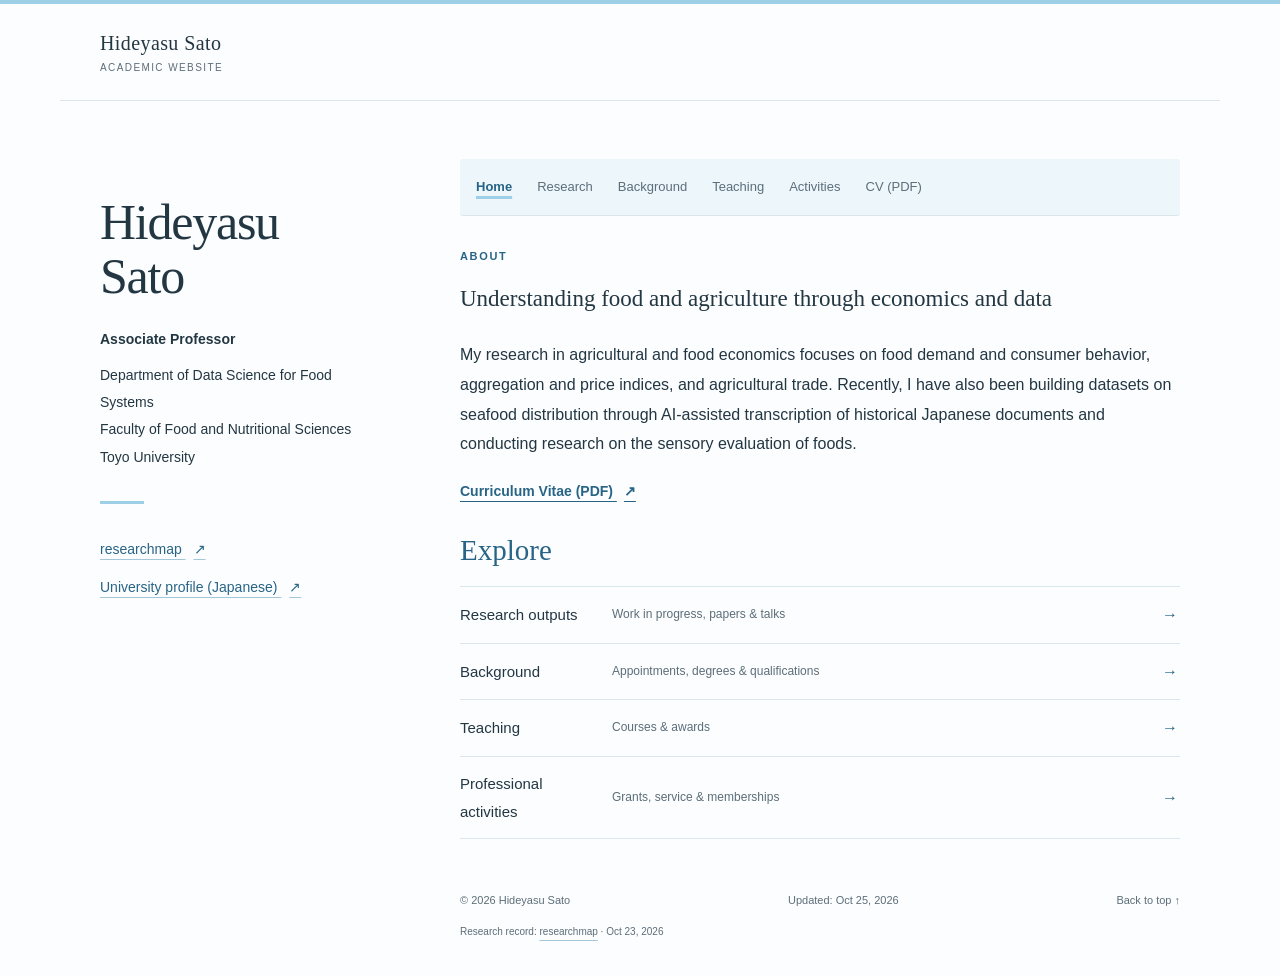
==== index.html @ 622a427a "Publish academic website" ====
<!doctype html>
<html lang="en">
<head>
  <meta charset="utf-8">
  <meta name="viewport" content="width=device-width, initial-scale=1">
  <meta name="description" content="Hideyasu Sato, Associate Professor at Toyo University. Research in agricultural economics, food demand, price indices, and sensory evaluation. Publications, CV, teaching, and professional activities.">
  <title>Hideyasu Sato | Toyo University</title>
  <link rel="stylesheet" href="styles.css">
</head>
<body class="home-page">
  <a class="skip-link" href="#main">Skip to content</a>
  <header class="site-header">
    <a class="wordmark" href="index.html">Hideyasu Sato<span>Academic website</span></a>
  </header>
  <div class="page-layout">
    <aside class="profile" aria-label="Profile">
      <h1>Hideyasu <br>Sato</h1>
      <p class="position">Associate Professor</p>
      <p class="affiliation">Department of Data Science for Food Systems<br>Faculty of Food and Nutritional Sciences<br>Toyo University</p>
      <div class="profile-rule"></div>
      <ul class="profile-links">
        <li><a class="text-link" href="https://researchmap.jp/utagecon/?lang=en">researchmap <span aria-hidden="true">↗</span></a></li>
        <li><a class="text-link" href="https://www.toyo.ac.jp/staff/20035.html">University profile (Japanese) <span aria-hidden="true">↗</span></a></li>
      </ul>
    </aside>
    <main id="main" tabindex="-1">
      <nav class="section-nav" aria-label="Site navigation"><a href="index.html" aria-current="page">Home</a><a href="publications.html">Research</a><a href="cv.html">Background</a><a href="teaching.html">Teaching</a><a href="activities.html">Activities</a><a href="output/pdf/Hideyasu_Sato_CV.pdf" type="application/pdf">CV (PDF)</a></nav>
      <section id="about" class="intro-section" aria-labelledby="about-title">
        <h2 id="about-title" class="eyebrow">About</h2>
        <p class="lead">Understanding food and agriculture through economics and data</p>
        <p id="research" data-rm-type="research_areas">My research in agricultural and food economics focuses on food demand and consumer behavior, aggregation and price indices, and agricultural trade. Recently, I have also been building datasets on seafood distribution through AI-assisted transcription of historical Japanese documents and conducting research on the sensory evaluation of foods.</p>
      </section>
<p class="cv-download"><a href="output/pdf/Hideyasu_Sato_CV.pdf" type="application/pdf">Curriculum Vitae (PDF) <span aria-hidden="true">↗</span></a></p>
<nav class="home-directory" aria-labelledby="directory-title"><h2 id="directory-title">Explore</h2><a href="publications.html"><span class="directory-label">Research outputs</span><span class="directory-description">Work in progress, papers &amp; talks</span><span class="directory-arrow" aria-hidden="true">→</span></a>
<a href="cv.html"><span class="directory-label">Background</span><span class="directory-description">Appointments, degrees &amp; qualifications</span><span class="directory-arrow" aria-hidden="true">→</span></a>
<a href="teaching.html"><span class="directory-label">Teaching</span><span class="directory-description">Courses &amp; awards</span><span class="directory-arrow" aria-hidden="true">→</span></a>
<a href="activities.html"><span class="directory-label">Professional activities</span><span class="directory-description">Grants, service &amp; memberships</span><span class="directory-arrow" aria-hidden="true">→</span></a></nav>
      <footer class="site-footer"><p>© 2026 Hideyasu Sato</p><p>Updated: Oct 25, 2026</p><a href="#main">Back to top ↑</a><p class="source-note">Research record: <a href="https://researchmap.jp/utagecon/?lang=en">researchmap</a> · Oct 23, 2026</p></footer>
    </main>
  </div>
</body>
</html>
---- styles.css ----
:root {
  color-scheme: light;
  --paper: #fcfdfe;
  --ink: #233743;
  --muted: #5c6e79;
  --accent: #286486;
  --sky: #9dcfe7;
  --sky-soft: #edf6fb;
  --underline: #a3c6d9;
  --line: #dbe7ef;
  --serif: "Yu Mincho", "Hiragino Mincho ProN", Georgia, serif;
  --sans: "Segoe UI", "Yu Gothic", "Hiragino Kaku Gothic ProN", Meiryo, sans-serif;
}
* { box-sizing: border-box; }
html { scroll-behavior: smooth; scroll-padding-top: 30px; }
body { margin: 0; border-top: 4px solid var(--sky); color: var(--ink); background: var(--paper); font-family: var(--sans); font-size: 16px; line-height: 1.85; -webkit-text-size-adjust: 100%; }
a { color: var(--accent); text-underline-offset: 5px; }
a:hover { text-decoration-thickness: 2px; }
a:focus-visible { outline: 2px solid var(--accent); outline-offset: 5px; border-radius: 2px; }
p { margin: 0 0 20px; }
.site-header { max-width: 1160px; margin: 0 auto; padding: 25px 40px; display: flex; align-items: center; justify-content: space-between; gap: 20px; border-bottom: 1px solid var(--line); }
.wordmark { font-family: Georgia, serif; color: var(--ink); text-decoration: none; font-size: 20px; letter-spacing: .02em; line-height: 1.4; }
.wordmark span { display: block; font-family: var(--sans); font-size: 10px; letter-spacing: .14em; text-transform: uppercase; color: var(--muted); margin-top: 4px; }
.page-layout { display: grid; grid-template-columns: 275px minmax(0, 1fr); gap: 85px; max-width: 1160px; padding: 58px 40px 0; margin: 0 auto; }
.profile { align-self: start; position: sticky; top: 40px; padding: 16px 0 40px; }
.eyebrow { margin-bottom: 14px; font-size: 11px; font-weight: 600; color: var(--accent); letter-spacing: .15em; text-transform: uppercase; }
h1 { margin: 20px 0 6px; font-family: var(--serif); font-weight: 500; font-size: 44px; letter-spacing: .05em; line-height: 1.3; }
html[lang="en"] h1 { font-family: Georgia, serif; font-size: 50px; letter-spacing: -.025em; line-height: 1.08; }
.profile h1 { margin-bottom: 24px; }
.position { font-size: 14px; font-weight: 600; margin-bottom: 9px; }
.affiliation { font-size: 14px; line-height: 1.95; }
.profile-rule { width: 44px; height: 3px; background: var(--sky); margin: 30px 0; }
.field { font-size: 15px; }
.field span { display: block; color: var(--muted); font-family: Georgia, serif; font-size: 15px; }
.degree { font-size: 13px; color: var(--muted); line-height: 1.7; }
.profile-links { list-style: none; margin: 0; padding: 0; }
.profile-links li + li { margin-top: 8px; }
.text-link { font-size: 14px; text-decoration: underline; text-decoration-color: var(--underline); }
.text-link span { margin-left: 8px; }
.draft-note { font-size: 11px; color: var(--muted); margin-top: 36px; letter-spacing: .04em; }
main { min-width: 0; }
.section-nav { display: flex; flex-wrap: wrap; gap: 10px 25px; padding: 12px 16px; background: var(--sky-soft); border-bottom: 1px solid var(--line); border-radius: 3px; font-size: 13px; }
.section-nav a { color: var(--muted); text-decoration: none; padding: 4px 0; }
.section-nav a:hover { color: var(--accent); text-decoration: underline; }
.section-nav a[aria-current="page"] { color: var(--accent); font-weight: 600; text-decoration: underline; text-decoration-color: var(--sky); text-decoration-thickness: 3px; }
section { padding: 36px 0 40px; border-bottom: 1px solid var(--line); }
.intro-section { padding-top: 42px; }
h2 { color: var(--accent); font-family: var(--serif); font-size: 25px; font-weight: 500; line-height: 1.5; margin: 0 0 24px; }
html[lang="en"] h2 { font-family: Georgia, serif; font-size: 29px; }
.lead { font-size: 20px; line-height: 1.95; font-weight: 500; margin-bottom: 22px; }
html[lang="en"] .lead { font-family: Georgia, serif; font-size: 23px; line-height: 1.65; font-weight: 400; }
.section-heading .eyebrow { margin-bottom: 5px; }
.section-heading h2 { margin-bottom: 20px; }
h3 { margin: 0; font-size: 16px; font-weight: 500; }
.muted { color: var(--muted); font-size: 14px; }
.subheading { font-weight: 600; font-size: 15px; margin: 30px 0 15px; }
.section-heading + .subheading { margin-top: 0; }
.entry-date { color: var(--accent); font-family: var(--sans); font-size: 12px; font-variant-numeric: tabular-nums; }
.entry-meta, .section-note { font-size: 13px; color: var(--muted); line-height: 1.8; }
.project-list { list-style: none; padding: 0; margin: 0; }
.project-list li { padding: 15px 0; border-top: 1px solid var(--line); }
.project-list li:last-child { padding-bottom: 0; }
.project-list h4 { font-size: 15px; font-weight: 500; margin: 5px 0 6px; }
.project-list p { margin: 0; }
.project-list a { color: var(--ink); text-decoration-color: var(--underline); }
.publication-list { list-style: none; margin: 0 0 24px; padding: 0; }
.publication-list li { padding: 23px 0; border-top: 1px solid var(--line); }
.publication-list li:first-child { border-top: 0; padding-top: 0; }
.publication-list h3 { font-family: Georgia, var(--serif); font-size: 17px; line-height: 1.6; font-weight: 500; overflow-wrap: anywhere; }
.publication-list h3 a { color: var(--ink); text-decoration-color: var(--underline); }
.paper-authors { margin: 9px 0 4px; font-size: 13px; color: var(--muted); line-height: 1.75; }
.paper-journal { font-size: 13px; margin: 9px 0 0; line-height: 1.8; }
.paper-authors + .paper-journal { margin-top: 4px; }
.paper-journal cite { font-size: 15px; font-weight: 700; font-style: italic; color: var(--ink); }
.link-row { display: flex; flex-wrap: wrap; gap: 10px 24px; }
.timeline { margin: 0; }
.timeline > div { display: grid; grid-template-columns: 165px minmax(0, 1fr); gap: 16px; padding: 14px 0; border-top: 1px solid var(--line); }
.timeline dt { color: var(--accent); font-size: 12px; font-variant-numeric: tabular-nums; }
.timeline dd { margin: 0; font-size: 14px; line-height: 1.85; }
.course-list, .membership-list { margin: 0; padding-left: 20px; font-size: 14px; }
.course-list li, .membership-list li { padding: 4px 0 4px 3px; }
.course-list li::marker, .membership-list li::marker { color: var(--accent); }
.source-note { flex-basis: 100%; font-size: 10px; }
.site-footer .source-note a { text-decoration: underline; text-decoration-color: var(--underline); }
.record-details { border-top: 1px solid var(--line); margin: 24px 0; }
.record-details summary { color: var(--accent); cursor: pointer; padding: 15px 0; font-size: 14px; line-height: 1.7; }
.record-details summary:hover { text-decoration: underline; text-underline-offset: 4px; }
.record-details summary:focus-visible { outline: 2px solid var(--accent); outline-offset: 3px; }
.details-content { padding: 10px 0 4px; }
.details-content .publication-list { margin-bottom: 0; }
.details-content .timeline > div:first-child { border-top: 0; }
.course-records { list-style: none; padding: 0; }
.course-records li { padding: 12px 0; border-bottom: 1px solid var(--line); }
.course-records li:last-child { border-bottom: 0; }
.course-name, .course-records .entry-meta { display: block; }
.course-records .entry-meta { margin-top: 3px; font-size: 11px; }
.event-list { list-style: none; padding: 0; margin: 0; }
.event-list li { padding: 16px 0; border-top: 1px solid var(--line); }
.event-list li:first-child { border-top: 0; padding-top: 0; }
.event-list h4 { font-size: 15px; font-weight: 500; margin: 6px 0; overflow-wrap: anywhere; }
.event-list h4 a { color: var(--ink); }
.event-list p { margin: 0; }
.degree-record { color: var(--muted); font-size: 13px; margin-top: 20px; }
.home-page .intro-section { padding: 30px 0 12px; border-bottom: 0; }
.home-page .intro-section h2.eyebrow { font-family: var(--sans); font-size: 11px; font-weight: 600; line-height: 1.85; margin: 0 0 14px; }
.home-page .lead { font-size: 22px; }
.home-directory { margin: 10px 0 24px; }
.home-directory h2 { font-size: 18px; margin-bottom: 14px; }
.home-directory > a { display: grid; grid-template-columns: 140px minmax(0, 1fr) 18px; align-items: center; gap: 12px; border-bottom: 1px solid var(--line); padding: 13px 0; color: var(--ink); text-decoration: none; }
.home-directory > a:first-of-type { border-top: 1px solid var(--line); }
.home-directory > a:hover { background: var(--sky-soft); }
.home-directory > a:hover .directory-label { color: var(--accent); text-decoration: underline; text-underline-offset: 4px; }
.directory-label { font-size: 15px; }
.directory-description { font-size: 12px; line-height: 1.6; color: var(--muted); }
.directory-arrow { color: var(--accent); }
.back-home { font-size: 13px; padding: 24px 0 0; margin-bottom: 0; }
.cv-download { margin: 8px 0 24px; font-size: 14px; }
.cv-download a { font-weight: 600; }
.cv-download span { margin-left: 7px; }
#work-in-progress .work-in-progress-list { margin: 24px 0 0; }
#work-in-progress .paper-authors { margin-bottom: 0; }
#work-in-progress .entry-meta { margin: 9px 0 0; }
#work-in-progress .section-heading h2 { margin-bottom: 0; }
@media (max-width: 900px) {
  .home-directory > a { grid-template-columns: minmax(0, 1fr) 18px; gap: 3px 12px; }
  .directory-description { grid-column: 1; }
  .directory-arrow { grid-column: 2; grid-row: 1 / 3; }
}
section > :last-child { margin-bottom: 0; }
.site-footer { display: flex; justify-content: space-between; flex-wrap: wrap; gap: 12px; padding: 27px 0 35px; font-size: 11px; color: var(--muted); }
.site-footer p { margin: 0; }
.site-footer a { color: var(--muted); text-decoration: none; }
.skip-link { position: absolute; top: -100px; left: 20px; z-index: 10; background: var(--paper); padding: 10px 20px; }
.skip-link:focus { top: 10px; }
@media (max-width: 900px) {
  .page-layout { grid-template-columns: 230px minmax(0, 1fr); gap: 40px; padding: 36px 28px 0; }
  .site-header { padding: 22px 28px; }
  .section-nav { gap: 8px 18px; }
  h1 { font-size: 38px; }
  .timeline > div { grid-template-columns: 1fr; gap: 3px; }
}
@media (max-width: 650px) {
  .site-header { padding: 20px 24px; }
  .wordmark { font-size: 18px; }
  .page-layout { display: block; padding: 28px 24px 0; }
  .profile { position: static; padding: 5px 0 32px; }
  h1 { font-size: 40px; margin-top: 12px; }
  html[lang="en"] h1 { font-size: 43px; }
  html[lang="en"] h1 br { display: none; }
  .profile-rule { margin: 23px 0; }
  .draft-note { margin-top: 20px; margin-bottom: 0; }
  .section-nav { padding: 12px 14px; }
  section { padding: 30px 0; }
  .lead { font-size: 18px; }
  html[lang="en"] .lead { font-size: 21px; }
  h2 { font-size: 24px; }
}
@media (prefers-reduced-motion: reduce) { html { scroll-behavior: auto; } }
@media print {
  body { border-top: 0; background: white; color: black; font-size: 11pt; }
  .site-header, .section-nav, .draft-note, .skip-link, .site-footer a { display: none; }
  .page-layout { display: block; padding: 0; }
  .profile { position: static; padding-bottom: 20px; }
  section { padding: 18px 0; break-inside: avoid; }
}
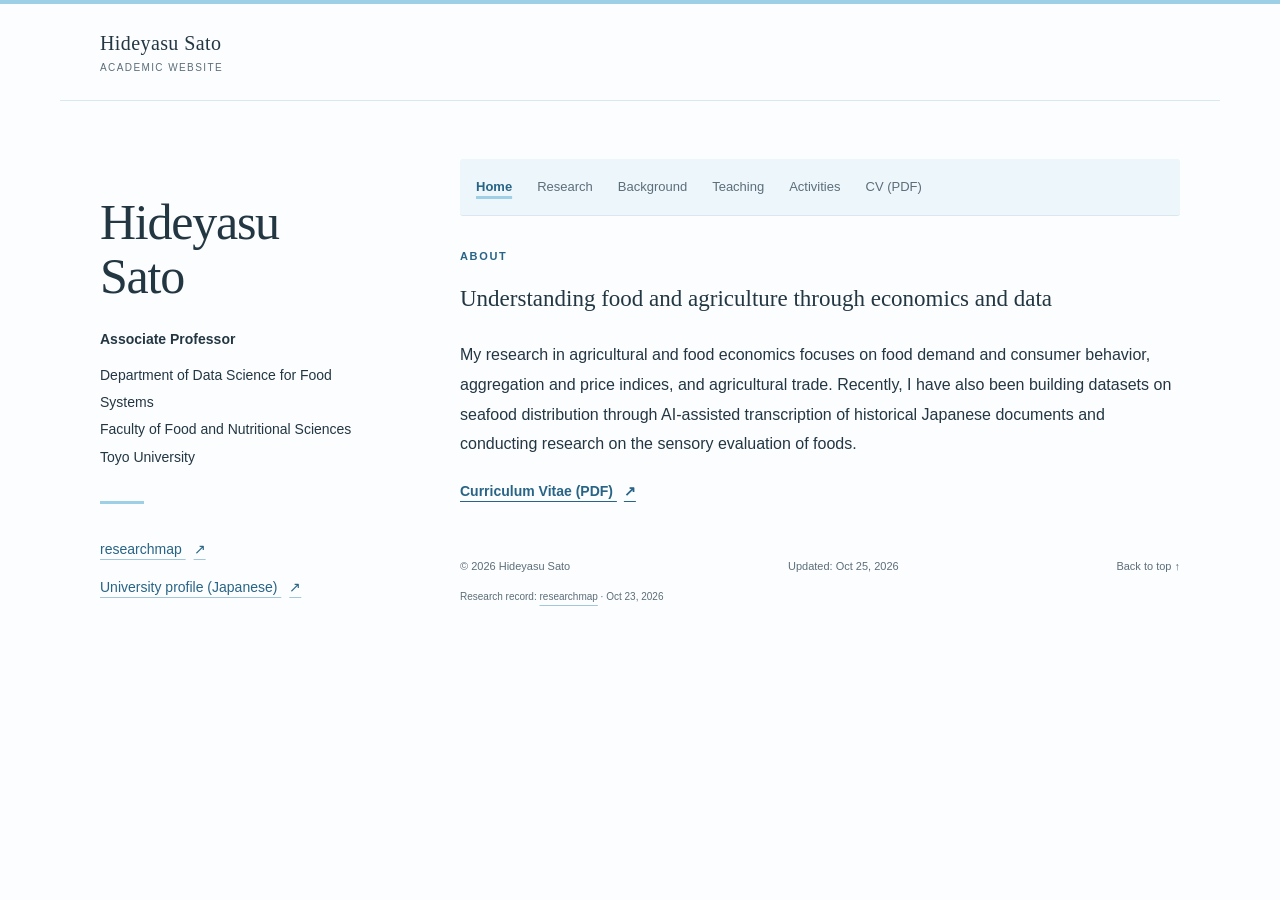
==== commit c4f7520e: "Remove Explore directory from homepage" ====
--- a/index.html
+++ b/index.html
@@ -31,10 +31,6 @@
         <p id="research" data-rm-type="research_areas">My research in agricultural and food economics focuses on food demand and consumer behavior, aggregation and price indices, and agricultural trade. Recently, I have also been building datasets on seafood distribution through AI-assisted transcription of historical Japanese documents and conducting research on the sensory evaluation of foods.</p>
       </section>
 <p class="cv-download"><a href="output/pdf/Hideyasu_Sato_CV.pdf" type="application/pdf">Curriculum Vitae (PDF) <span aria-hidden="true">↗</span></a></p>
-<nav class="home-directory" aria-labelledby="directory-title"><h2 id="directory-title">Explore</h2><a href="publications.html"><span class="directory-label">Research outputs</span><span class="directory-description">Work in progress, papers &amp; talks</span><span class="directory-arrow" aria-hidden="true">→</span></a>
-<a href="cv.html"><span class="directory-label">Background</span><span class="directory-description">Appointments, degrees &amp; qualifications</span><span class="directory-arrow" aria-hidden="true">→</span></a>
-<a href="teaching.html"><span class="directory-label">Teaching</span><span class="directory-description">Courses &amp; awards</span><span class="directory-arrow" aria-hidden="true">→</span></a>
-<a href="activities.html"><span class="directory-label">Professional activities</span><span class="directory-description">Grants, service &amp; memberships</span><span class="directory-arrow" aria-hidden="true">→</span></a></nav>
       <footer class="site-footer"><p>© 2026 Hideyasu Sato</p><p>Updated: Oct 25, 2026</p><a href="#main">Back to top ↑</a><p class="source-note">Research record: <a href="https://researchmap.jp/utagecon/?lang=en">researchmap</a> · Oct 23, 2026</p></footer>
     </main>
   </div>
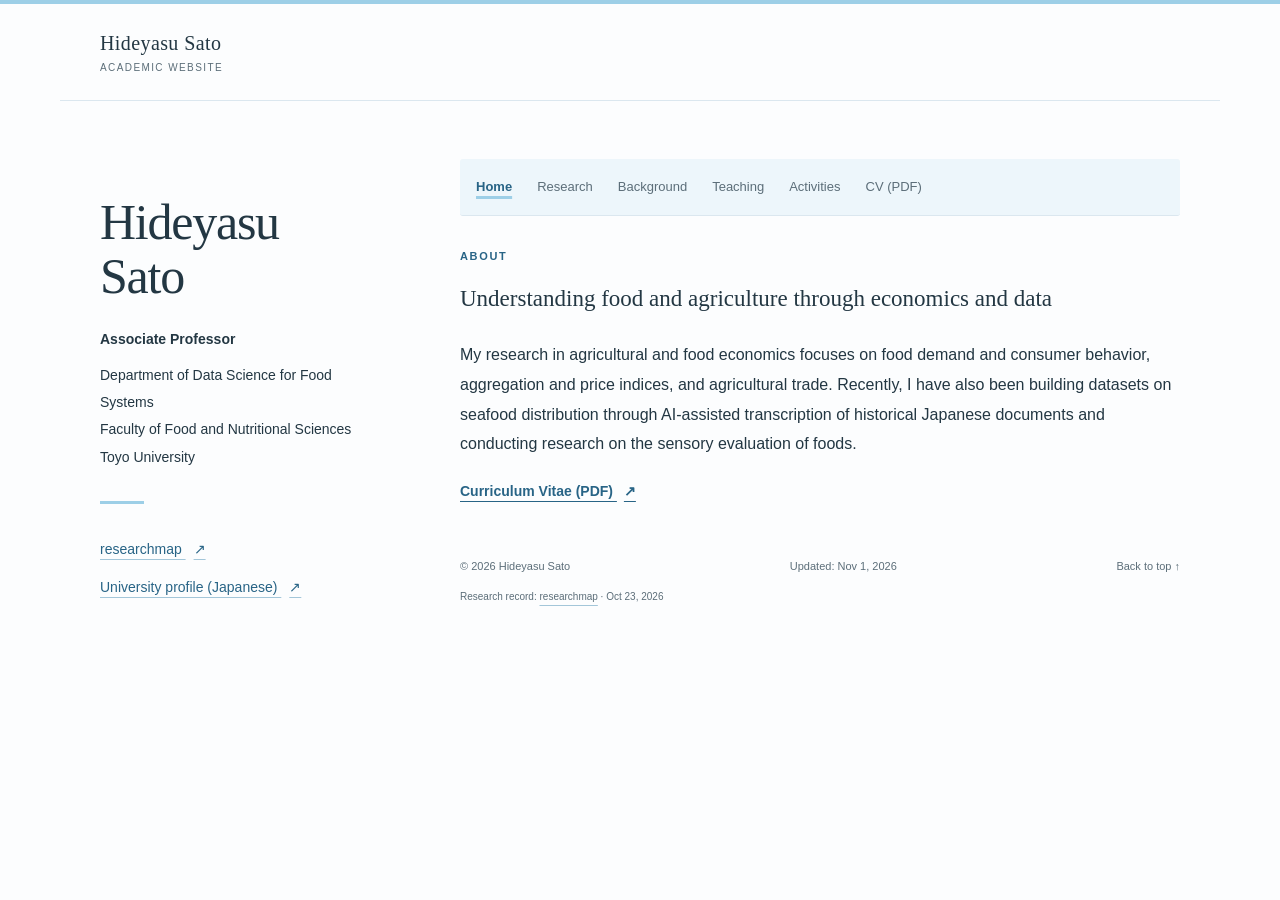
==== commit d5c53022: "Add October 30 ASAE oral presentation and update presentation status" ====
--- a/index.html
+++ b/index.html
@@ -31,7 +31,7 @@
         <p id="research" data-rm-type="research_areas">My research in agricultural and food economics focuses on food demand and consumer behavior, aggregation and price indices, and agricultural trade. Recently, I have also been building datasets on seafood distribution through AI-assisted transcription of historical Japanese documents and conducting research on the sensory evaluation of foods.</p>
       </section>
 <p class="cv-download"><a href="output/pdf/Hideyasu_Sato_CV.pdf" type="application/pdf">Curriculum Vitae (PDF) <span aria-hidden="true">↗</span></a></p>
-      <footer class="site-footer"><p>© 2026 Hideyasu Sato</p><p>Updated: Oct 25, 2026</p><a href="#main">Back to top ↑</a><p class="source-note">Research record: <a href="https://researchmap.jp/utagecon/?lang=en">researchmap</a> · Oct 23, 2026</p></footer>
+      <footer class="site-footer"><p>© 2026 Hideyasu Sato</p><p>Updated: Nov 1, 2026</p><a href="#main">Back to top ↑</a><p class="source-note">Research record: <a href="https://researchmap.jp/utagecon/?lang=en">researchmap</a> · Oct 23, 2026</p></footer>
     </main>
   </div>
 </body>
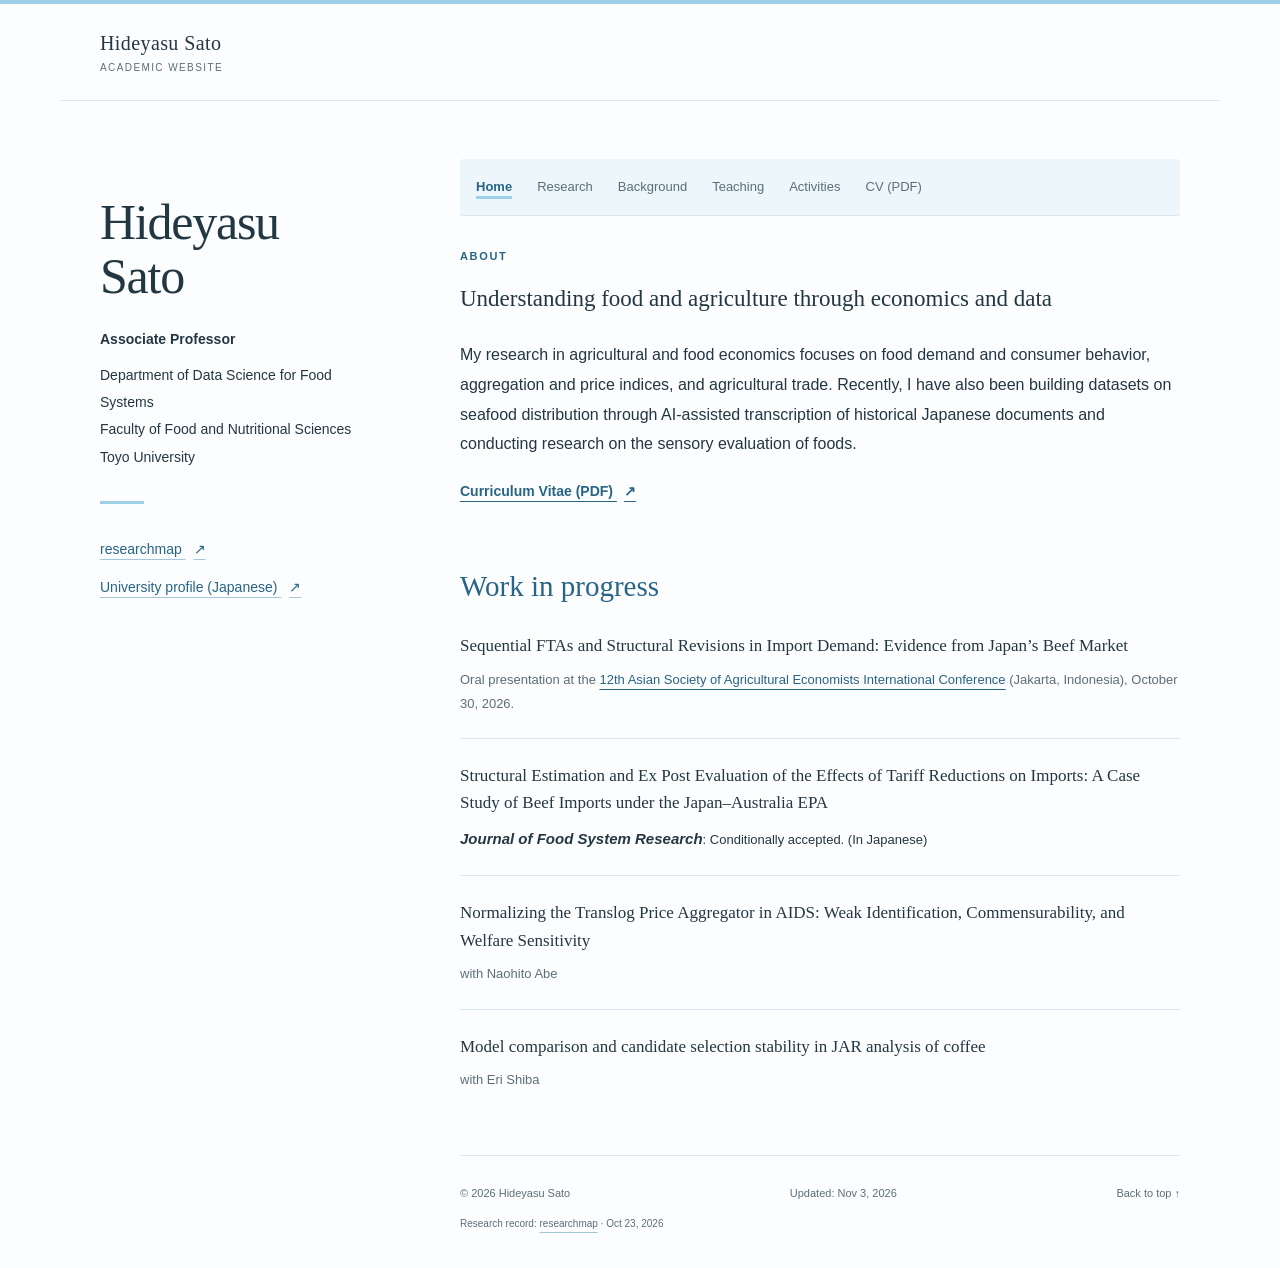
==== commit e9a81523: "Move work in progress to the home page" ====
--- a/index.html
+++ b/index.html
@@ -31,7 +31,16 @@
         <p id="research" data-rm-type="research_areas">My research in agricultural and food economics focuses on food demand and consumer behavior, aggregation and price indices, and agricultural trade. Recently, I have also been building datasets on seafood distribution through AI-assisted transcription of historical Japanese documents and conducting research on the sensory evaluation of foods.</p>
       </section>
 <p class="cv-download"><a href="output/pdf/Hideyasu_Sato_CV.pdf" type="application/pdf">Curriculum Vitae (PDF) <span aria-hidden="true">↗</span></a></p>
-      <footer class="site-footer"><p>© 2026 Hideyasu Sato</p><p>Updated: Nov 1, 2026</p><a href="#main">Back to top ↑</a><p class="source-note">Research record: <a href="https://researchmap.jp/utagecon/?lang=en">researchmap</a> · Oct 23, 2026</p></footer>
+      <section id="work-in-progress" aria-labelledby="work-in-progress-title">
+<div class="section-heading"><h2 id="work-in-progress-title">Work in progress</h2></div>
+<ol class="publication-list work-in-progress-list" lang="en">
+<li><h3>Sequential FTAs and Structural Revisions in Import Demand: Evidence from Japan’s Beef Market</h3><p class="entry-meta">Oral presentation at the <a href="https://asae-conference.org/call-for-paper">12th Asian Society of Agricultural Economists International Conference</a> (Jakarta, Indonesia), October 30, 2026.</p></li>
+<li><h3>Structural Estimation and Ex Post Evaluation of the Effects of Tariff Reductions on Imports: A Case Study of Beef Imports under the Japan–Australia EPA</h3><p class="paper-journal"><cite>Journal of Food System Research</cite>: Conditionally accepted. (In Japanese)</p></li>
+<li><h3>Normalizing the Translog Price Aggregator in AIDS: Weak Identification, Commensurability, and Welfare Sensitivity</h3><p class="paper-authors">with Naohito Abe</p></li>
+<li><h3>Model comparison and candidate selection stability in JAR analysis of coffee</h3><p class="paper-authors">with Eri Shiba</p></li>
+</ol>
+      </section>
+      <footer class="site-footer"><p>© 2026 Hideyasu Sato</p><p>Updated: Nov 3, 2026</p><a href="#main">Back to top ↑</a><p class="source-note">Research record: <a href="https://researchmap.jp/utagecon/?lang=en">researchmap</a> · Oct 23, 2026</p></footer>
     </main>
   </div>
 </body>
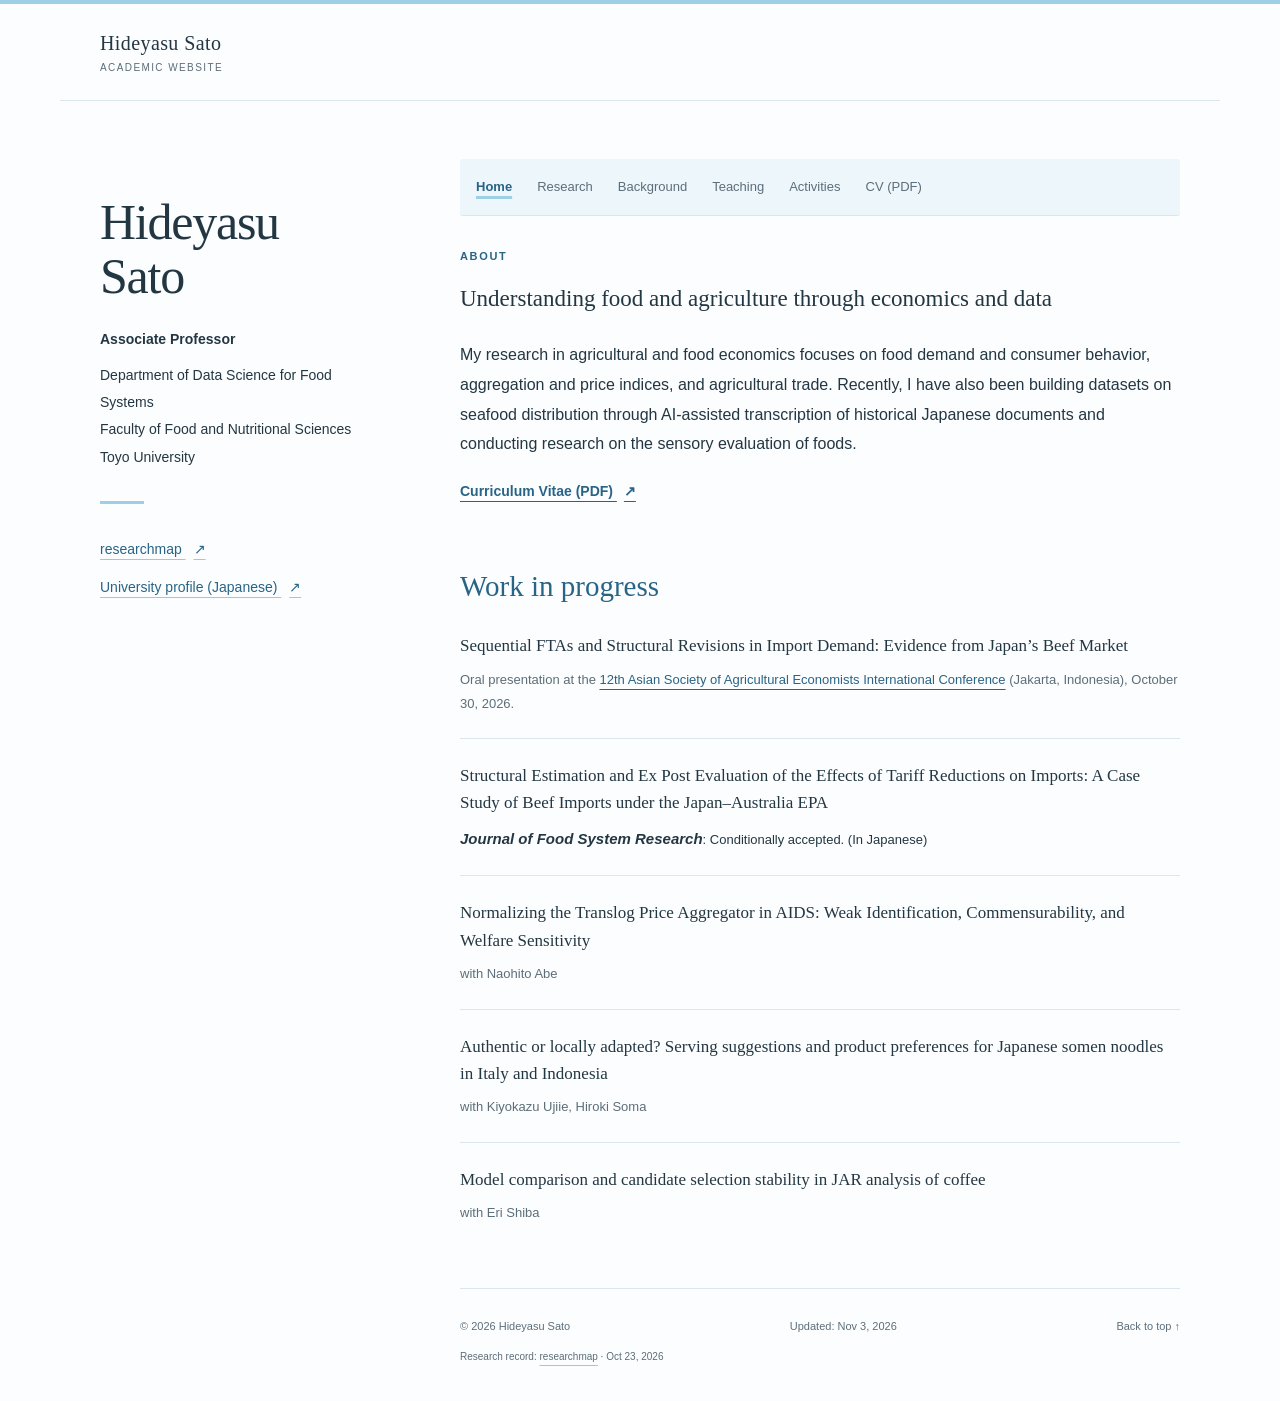
==== commit df5e5066: "Add somen noodle preference study to work in progress" ====
--- a/index.html
+++ b/index.html
@@ -37,6 +37,7 @@
 <li><h3>Sequential FTAs and Structural Revisions in Import Demand: Evidence from Japan’s Beef Market</h3><p class="entry-meta">Oral presentation at the <a href="https://asae-conference.org/call-for-paper">12th Asian Society of Agricultural Economists International Conference</a> (Jakarta, Indonesia), October 30, 2026.</p></li>
 <li><h3>Structural Estimation and Ex Post Evaluation of the Effects of Tariff Reductions on Imports: A Case Study of Beef Imports under the Japan–Australia EPA</h3><p class="paper-journal"><cite>Journal of Food System Research</cite>: Conditionally accepted. (In Japanese)</p></li>
 <li><h3>Normalizing the Translog Price Aggregator in AIDS: Weak Identification, Commensurability, and Welfare Sensitivity</h3><p class="paper-authors">with Naohito Abe</p></li>
+<li><h3>Authentic or locally adapted? Serving suggestions and product preferences for Japanese somen noodles in Italy and Indonesia</h3><p class="paper-authors">with Kiyokazu Ujiie, Hiroki Soma</p></li>
 <li><h3>Model comparison and candidate selection stability in JAR analysis of coffee</h3><p class="paper-authors">with Eri Shiba</p></li>
 </ol>
       </section>
